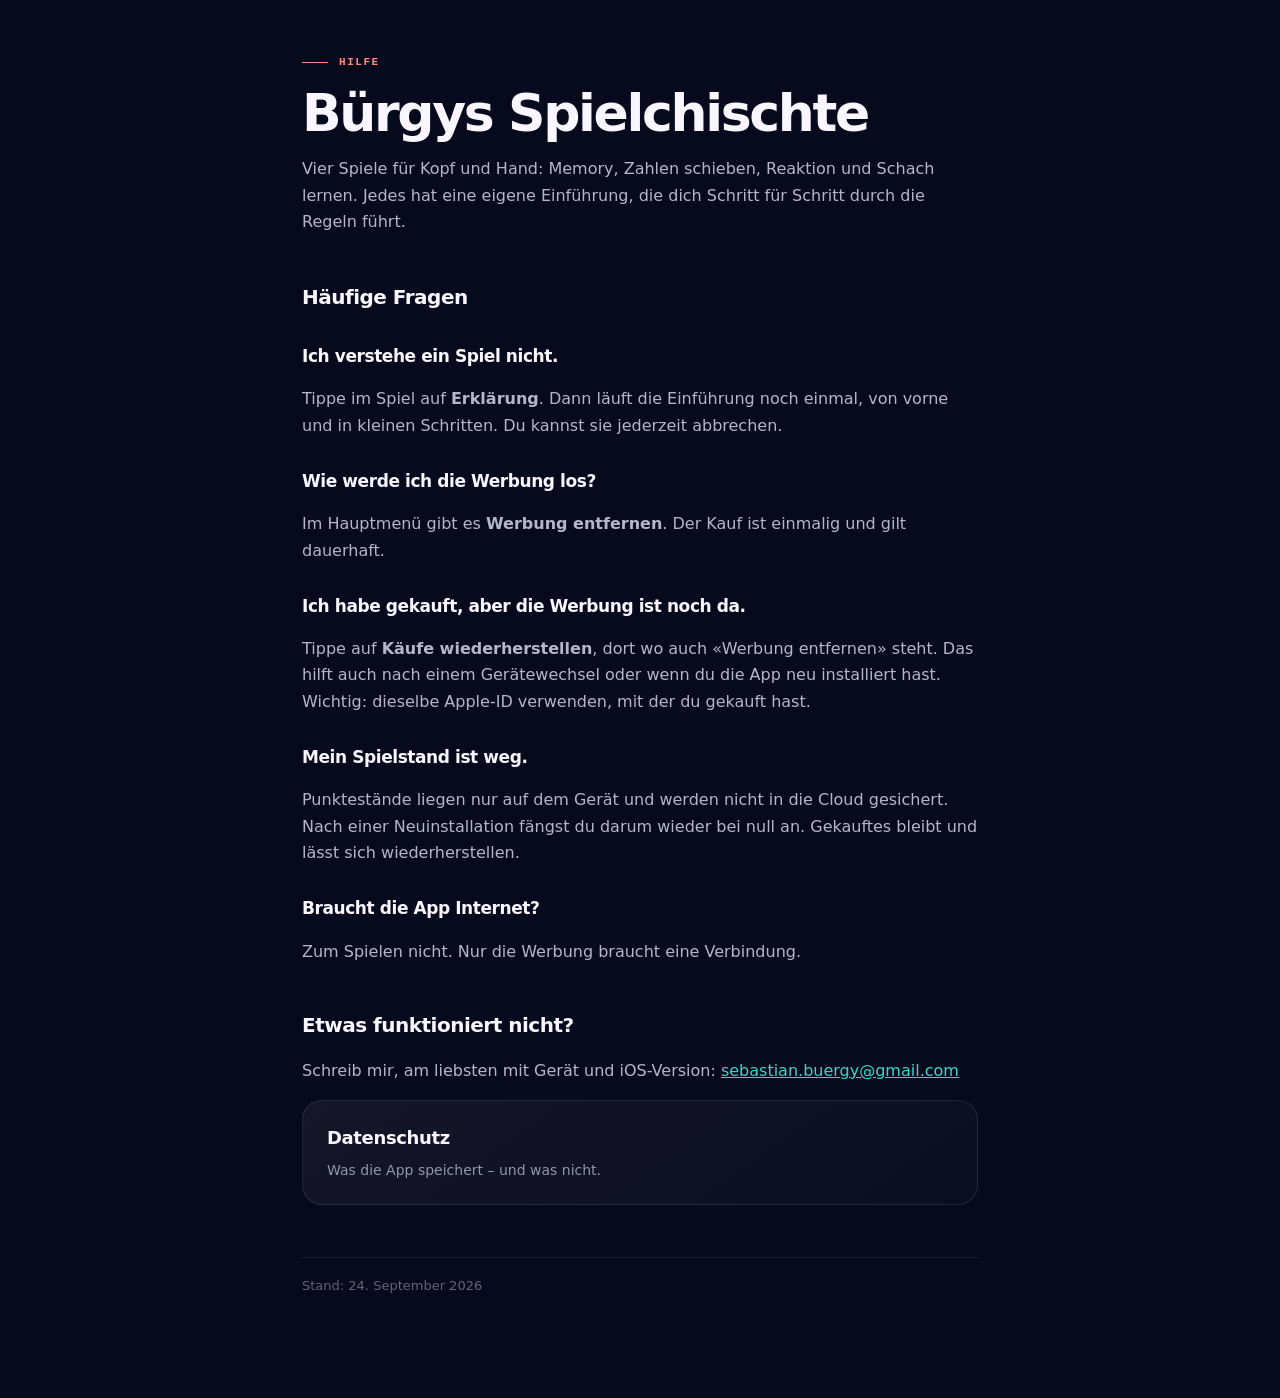
==== spielchischte/index.html @ 18499312 "Hilfe- und Datenschutzseite fuer die Spielchischte Apple verlangt zu jeder App eine Datenschutz- und" ====
<!doctype html>
<html lang="de">
<head>
<meta charset="utf-8">
<meta name="viewport" content="width=device-width, initial-scale=1, viewport-fit=cover">
<title>Hilfe – Bürgys Spielchischte</title>
<link rel="stylesheet" href="../stil.css">
</head>
<body>
<div class="wrap">
  <header>
    <p class="eyebrow">Hilfe</p>
    <h1>Bürgys Spielchischte</h1>
    <p>Vier Spiele für Kopf und Hand: Memory, Zahlen schieben, Reaktion und Schach lernen.
       Jedes hat eine eigene Einführung, die dich Schritt für Schritt durch die Regeln führt.</p>
  </header>

  <h2>Häufige Fragen</h2>

  <h2 style="font-size:17px;margin-top:28px">Ich verstehe ein Spiel nicht.</h2>
  <p>Tippe im Spiel auf <b>Erklärung</b>. Dann läuft die Einführung noch einmal, von vorne und
     in kleinen Schritten. Du kannst sie jederzeit abbrechen.</p>

  <h2 style="font-size:17px;margin-top:28px">Wie werde ich die Werbung los?</h2>
  <p>Im Hauptmenü gibt es <b>Werbung entfernen</b>. Der Kauf ist einmalig und gilt dauerhaft.</p>

  <h2 style="font-size:17px;margin-top:28px">Ich habe gekauft, aber die Werbung ist noch da.</h2>
  <p>Tippe auf <b>Käufe wiederherstellen</b>, dort wo auch «Werbung entfernen» steht. Das hilft
     auch nach einem Gerätewechsel oder wenn du die App neu installiert hast. Wichtig: dieselbe
     Apple-ID verwenden, mit der du gekauft hast.</p>

  <h2 style="font-size:17px;margin-top:28px">Mein Spielstand ist weg.</h2>
  <p>Punktestände liegen nur auf dem Gerät und werden nicht in die Cloud gesichert. Nach einer
     Neuinstallation fängst du darum wieder bei null an. Gekauftes bleibt und lässt sich
     wiederherstellen.</p>

  <h2 style="font-size:17px;margin-top:28px">Braucht die App Internet?</h2>
  <p>Zum Spielen nicht. Nur die Werbung braucht eine Verbindung.</p>

  <h2>Etwas funktioniert nicht?</h2>
  <p>Schreib mir, am liebsten mit Gerät und iOS-Version:
     <a href="mailto:sebastian.buergy@gmail.com">sebastian.buergy@gmail.com</a></p>

  <a class="karte" href="datenschutz.html">
    <b>Datenschutz</b>
    <span>Was die App speichert – und was nicht.</span>
  </a>

  <p class="stand">Stand: 24. September 2026</p>
</div>
</body>
</html>
---- stil.css ----
:root{
  color-scheme: dark;
  --navy:#07091c; --panel:#11142f; --ink:#f8f7ff; --muted:#b5b7c9; --soft:#9295aa;
  --pink:#f13c91; --coral:#ff6b5d; --turq:#38d7c8; --line:rgba(255,255,255,.09);
  --mono:"Cascadia Mono",Consolas,ui-monospace,monospace;
  --sans:"Segoe UI",system-ui,-apple-system,sans-serif;
}
*{box-sizing:border-box}
body{margin:0;background:var(--navy);color:var(--ink);font-family:var(--sans);
     line-height:1.65;-webkit-text-size-adjust:100%}
.wrap{max-width:720px;margin:0 auto;padding:56px 22px 88px}
header{margin-bottom:46px}
.eyebrow{display:flex;align-items:center;gap:11px;margin:0 0 18px;color:#ff8b82;
         font:730 11px/1.2 var(--mono);letter-spacing:.14em;text-transform:uppercase}
.eyebrow::before{content:"";width:26px;height:1px;background:currentColor}
h1{margin:0;font-size:clamp(34px,8vw,52px);line-height:1.02;letter-spacing:-.045em;font-weight:830}
h2{margin:44px 0 12px;font-size:20px;letter-spacing:-.025em;font-weight:760}
p,li{color:var(--muted);font-size:16px}
a{color:var(--turq)}
ul{padding-left:20px}
li{margin:7px 0}
.karte{display:block;margin-top:16px;padding:22px 24px;border:1px solid var(--line);
       border-radius:20px;background:linear-gradient(145deg,rgba(255,255,255,.06),rgba(255,255,255,.02));
       text-decoration:none}
.karte b{display:block;color:var(--ink);font-size:18px;letter-spacing:-.02em}
.karte span{display:block;margin-top:6px;color:var(--soft);font-size:14px}
.stand{margin-top:52px;padding-top:18px;border-top:1px solid var(--line);
       color:#61657b;font:400 13px/1.6 var(--sans)}
.zurueck{display:inline-block;margin-bottom:26px;color:var(--soft);
         font:650 12px/1 var(--mono);letter-spacing:.1em;text-transform:uppercase;text-decoration:none}
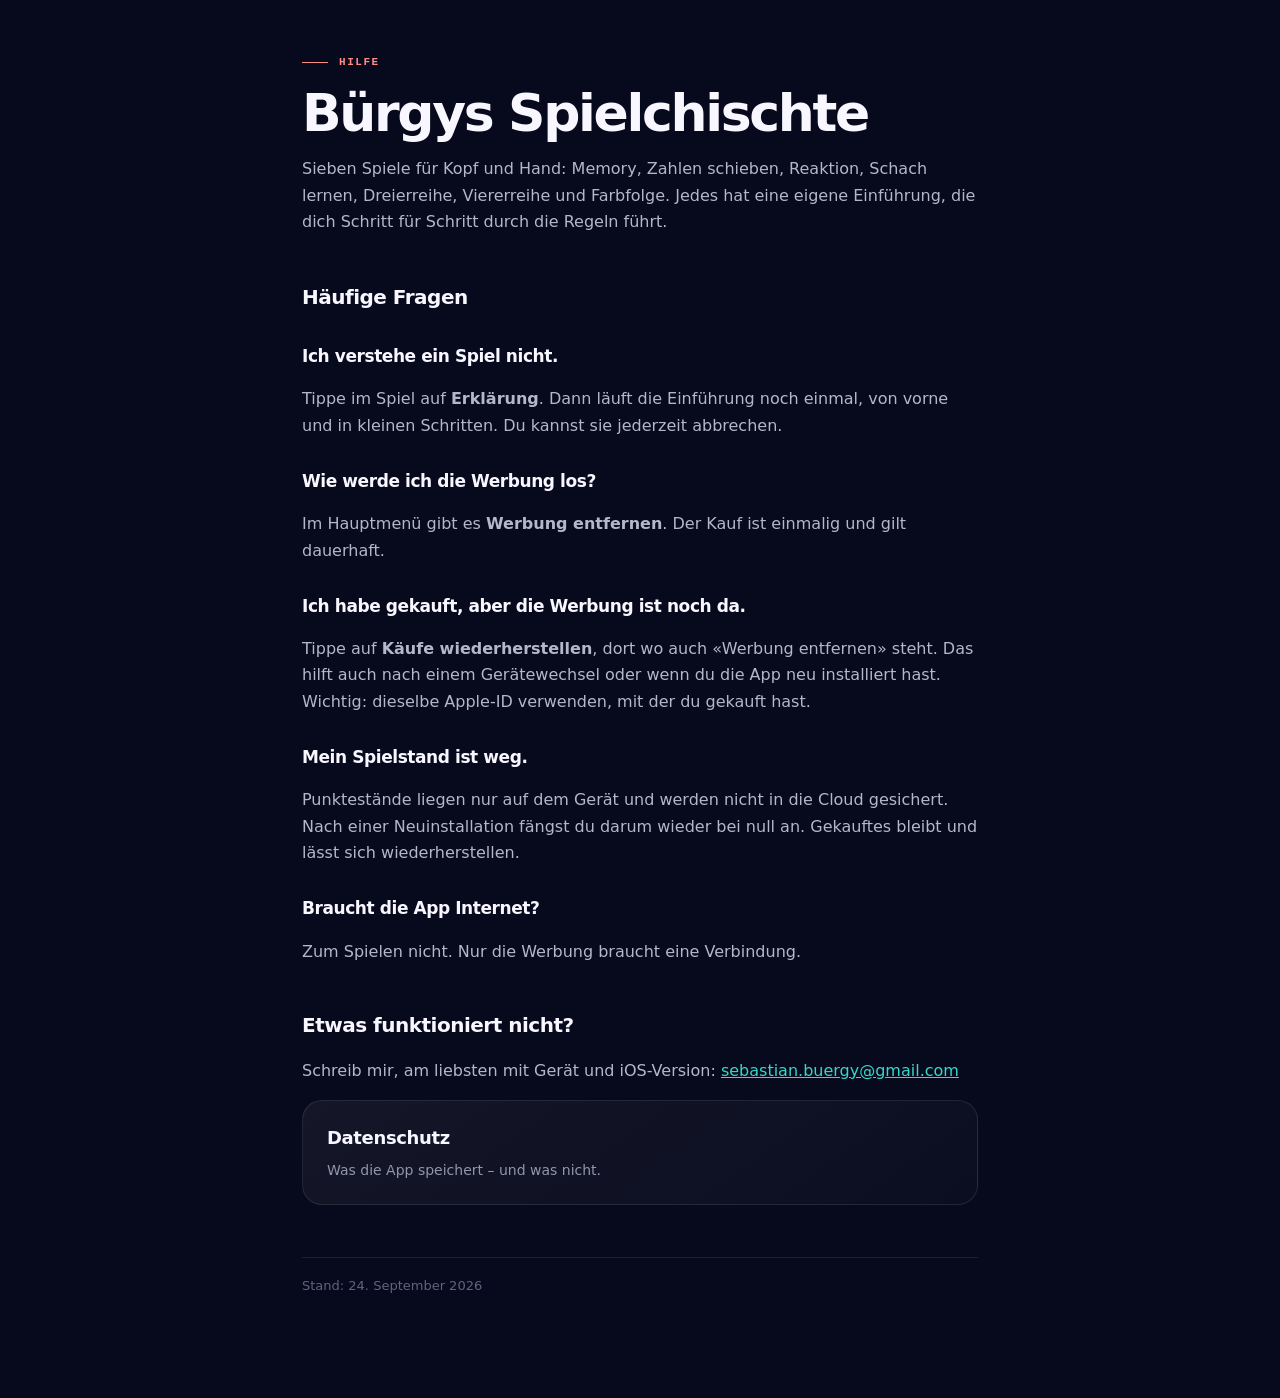
==== commit be1a70b7: "Spielchischte: sieben Spiele, Muenzpaket gestrichen Co-Authored-By: Claude Opus 5.5 <noreply@anthrop" ====
--- a/spielchischte/index.html
+++ b/spielchischte/index.html
@@ -11,7 +11,8 @@
   <header>
     <p class="eyebrow">Hilfe</p>
     <h1>Bürgys Spielchischte</h1>
-    <p>Vier Spiele für Kopf und Hand: Memory, Zahlen schieben, Reaktion und Schach lernen.
+    <p>Sieben Spiele für Kopf und Hand: Memory, Zahlen schieben, Reaktion, Schach lernen,
+       Dreierreihe, Viererreihe und Farbfolge.
        Jedes hat eine eigene Einführung, die dich Schritt für Schritt durch die Regeln führt.</p>
   </header>
 
